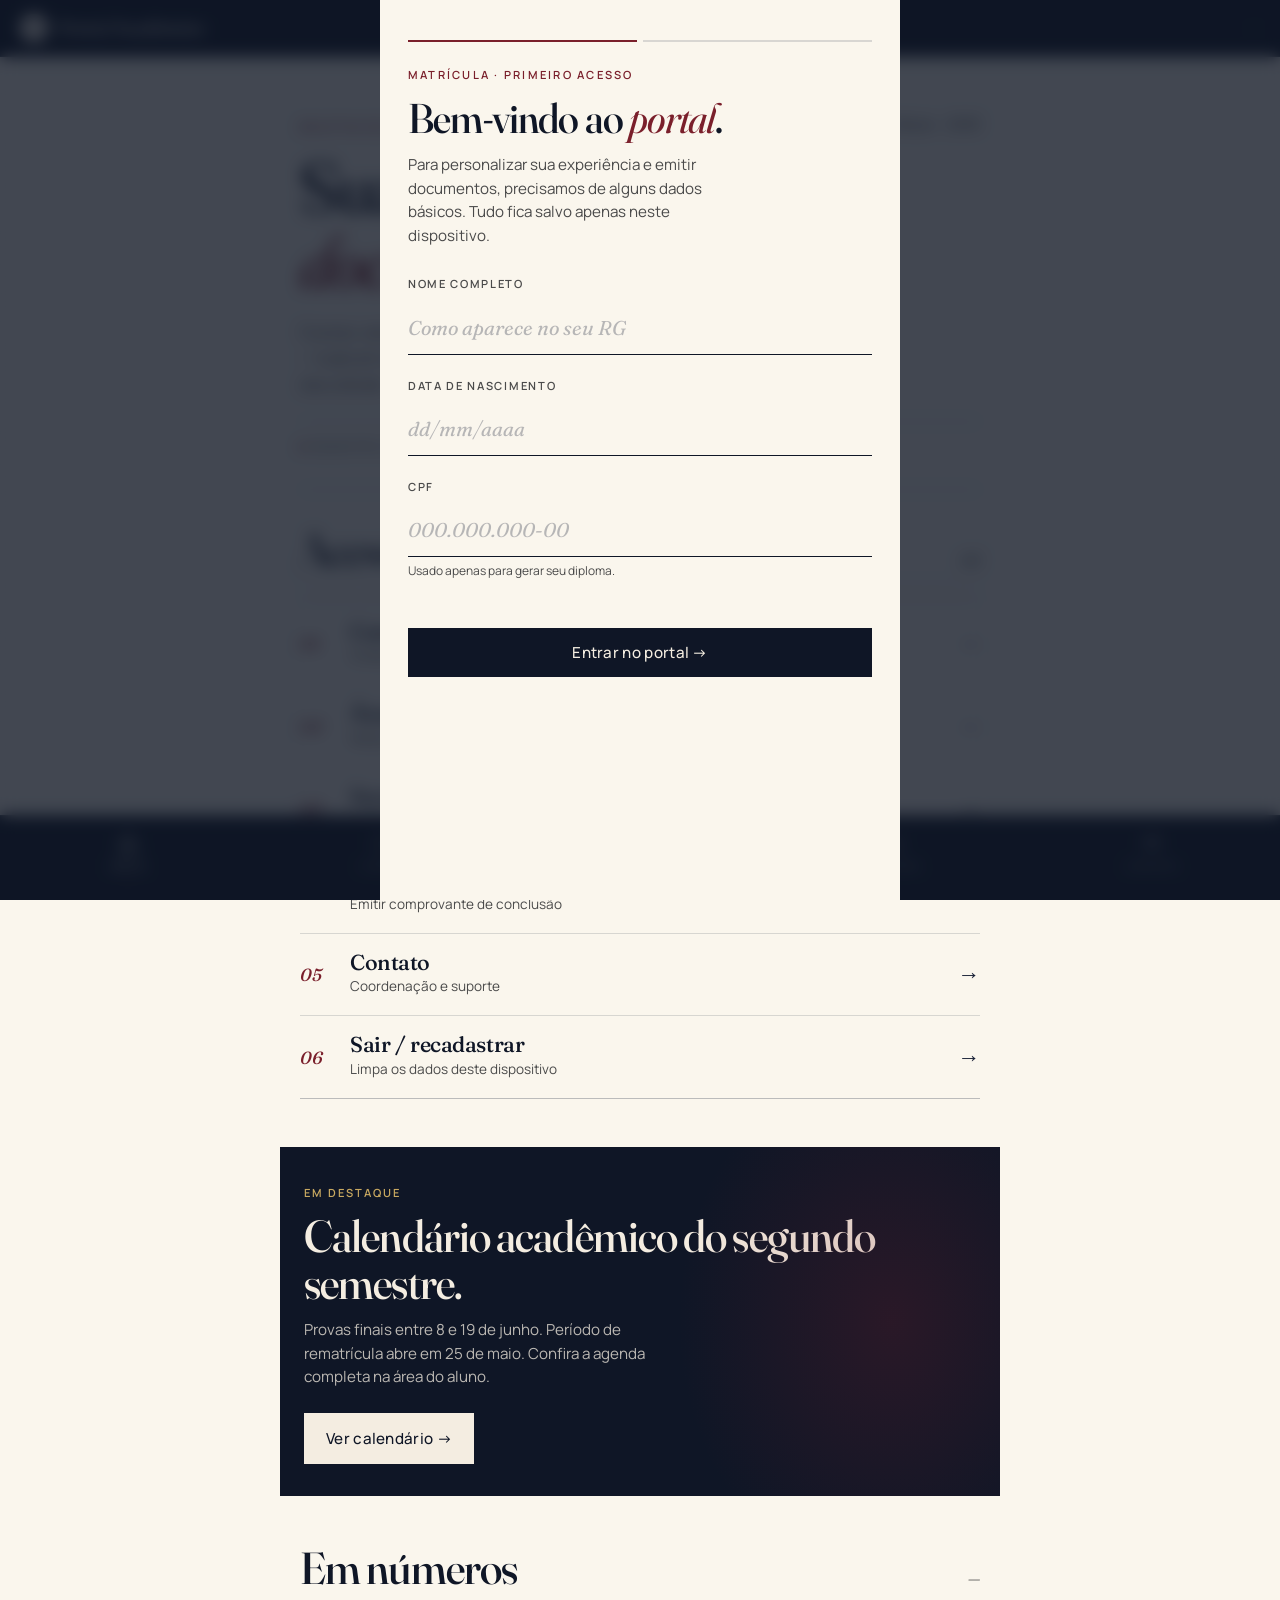
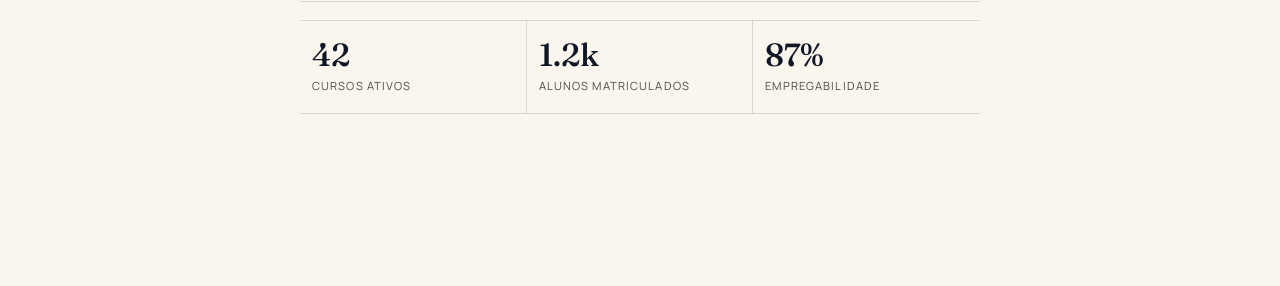
==== index.html @ 0f68c9e6 "Add files via upload" ====
<!DOCTYPE html>
<html lang="pt-BR">
<head>
  <meta charset="UTF-8">
  <meta name="viewport" content="width=device-width, initial-scale=1, viewport-fit=cover">
  <meta name="theme-color" content="#1a2238">
  <title>Portal Acadêmico</title>
  <link rel="manifest" href="manifest.json">
  <link rel="apple-touch-icon" href="icons/icon-192.png">
  <meta name="apple-mobile-web-app-capable" content="yes">
  <meta name="apple-mobile-web-app-status-bar-style" content="black-translucent">
  <meta name="apple-mobile-web-app-title" content="Portal">
  <link rel="stylesheet" href="styles.css">
</head>
<body>

  <header class="topbar">
    <div class="brand">
      <div class="brand-mark">A</div>
      <span>Portal Acadêmico</span>
    </div>
    <div class="student-badge" data-student-badge>—</div>
  </header>

  <main>

    <section class="hero reveal">
      <span class="year">Edição · 2026</span>
      <span class="eyebrow">Boletim do estudante</span>
      <h1>Sua jornada,<br><span class="accent">documentada</span>.</h1>
      <p class="lede">Cursos, secretaria, atestados e diploma — tudo em um único lugar, instalável no seu celular.</p>
      <div class="hero-meta">
        <span>Semestre 2026.1</span>
        <span>Online &amp; offline</span>
      </div>
    </section>

    <section class="reveal">
      <div class="section-head">
        <h2>Acesso rápido</h2>
        <span class="count">06</span>
      </div>
      <div class="card-list">
        <a class="card" href="cursos.html">
          <span class="num">01</span>
          <div class="body">
            <h3>Cursos</h3>
            <p>Grade, ementas e horários</p>
          </div>
          <span class="arrow">→</span>
        </a>
        <a class="card" href="aluno.html">
          <span class="num">02</span>
          <div class="body">
            <h3>Área do aluno</h3>
            <p>Notas, frequência e materiais</p>
          </div>
          <span class="arrow">→</span>
        </a>
        <a class="card" href="secretaria.html">
          <span class="num">03</span>
          <div class="body">
            <h3>Secretaria</h3>
            <p>Atestados e requerimentos</p>
          </div>
          <span class="arrow">→</span>
        </a>
        <a class="card" href="diploma.html">
          <span class="num">04</span>
          <div class="body">
            <h3>Diploma</h3>
            <p>Emitir comprovante de conclusão</p>
          </div>
          <span class="arrow">→</span>
        </a>
        <a class="card" href="contato.html">
          <span class="num">05</span>
          <div class="body">
            <h3>Contato</h3>
            <p>Coordenação e suporte</p>
          </div>
          <span class="arrow">→</span>
        </a>
        <a class="card" href="#" onclick="event.preventDefault(); Portal.Student.clear(); location.reload();">
          <span class="num">06</span>
          <div class="body">
            <h3>Sair / recadastrar</h3>
            <p>Limpa os dados deste dispositivo</p>
          </div>
          <span class="arrow">→</span>
        </a>
      </div>
    </section>

    <section class="reveal">
      <div class="featured">
        <span class="eyebrow">Em destaque</span>
        <h2>Calendário acadêmico do segundo semestre.</h2>
        <p>Provas finais entre 8 e 19 de junho. Período de rematrícula abre em 25 de maio. Confira a agenda completa na área do aluno.</p>
        <a class="btn btn--cream mt-md" href="aluno.html">Ver calendário →</a>
      </div>
    </section>

    <section class="reveal">
      <div class="section-head">
        <h2>Em números</h2>
        <span class="count">—</span>
      </div>
      <div class="stats">
        <div>
          <strong>42</strong>
          <span>Cursos ativos</span>
        </div>
        <div>
          <strong>1.2k</strong>
          <span>Alunos matriculados</span>
        </div>
        <div>
          <strong>87%</strong>
          <span>Empregabilidade</span>
        </div>
      </div>
    </section>

  </main>

  <nav class="bottom-nav">
    <a href="index.html" class="active">
      <svg viewBox="0 0 24 24"><path d="M3 11l9-8 9 8v10a1 1 0 0 1-1 1h-5v-7H10v7H5a1 1 0 0 1-1-1V11z"/></svg>
      Início
      <span class="nav-dot"></span>
    </a>
    <a href="cursos.html">
      <svg viewBox="0 0 24 24"><path d="M4 4h12a2 2 0 0 1 2 2v14l-4-2-4 2-4-2-4 2V6a2 2 0 0 1 2-2z"/></svg>
      Cursos
      <span class="nav-dot"></span>
    </a>
    <a href="aluno.html">
      <svg viewBox="0 0 24 24"><circle cx="12" cy="8" r="4"/><path d="M4 21a8 8 0 0 1 16 0"/></svg>
      Aluno
      <span class="nav-dot"></span>
    </a>
    <a href="diploma.html">
      <svg viewBox="0 0 24 24"><circle cx="12" cy="9" r="5"/><path d="M9 13l-2 8 5-3 5 3-2-8"/></svg>
      Diploma
      <span class="nav-dot"></span>
    </a>
    <a href="contato.html">
      <svg viewBox="0 0 24 24"><path d="M4 6h16v12H4z"/><path d="M4 6l8 7 8-7"/></svg>
      Contato
      <span class="nav-dot"></span>
    </a>
  </nav>

  <script src="app.js"></script>
</body>
</html>
---- styles.css ----
/* ============================================================
   Portal Acadêmico — folha de estilos
   Estética: editorial acadêmico contemporâneo
   Paleta: navy profundo + bordô + creme
   ============================================================ */

@import url('https://fonts.googleapis.com/css2?family=Fraunces:opsz,wght,SOFT,WONK@9..144,300..900,0..100,0..1&family=Manrope:wght@300;400;500;600;700&display=swap');

:root {
  --navy: #1a2238;
  --navy-deep: #0f1626;
  --bordo: #7a1f2b;
  --bordo-soft: #a13848;
  --cream: #f4ede1;
  --cream-warm: #ebe1d0;
  --paper: #faf6ed;
  --ink: #1a1a1a;
  --ink-soft: #4a4a4a;
  --gold: #c9a961;
  --line: rgba(26, 34, 56, 0.15);

  --font-display: 'Fraunces', 'Times New Roman', serif;
  --font-body: 'Manrope', system-ui, sans-serif;

  --shadow-sm: 0 1px 2px rgba(15, 22, 38, 0.06);
  --shadow-md: 0 8px 24px rgba(15, 22, 38, 0.08);
  --shadow-lg: 0 24px 60px rgba(15, 22, 38, 0.12);
}

* { box-sizing: border-box; margin: 0; padding: 0; }

html { -webkit-text-size-adjust: 100%; }

body {
  font-family: var(--font-body);
  background: var(--paper);
  color: var(--ink);
  line-height: 1.55;
  font-size: 16px;
  min-height: 100vh;
  overflow-x: hidden;
  padding-bottom: 84px; /* espaço para nav inferior */
  -webkit-font-smoothing: antialiased;
}

/* Grain texture overlay para dar atmosfera de papel */
body::before {
  content: '';
  position: fixed;
  inset: 0;
  pointer-events: none;
  z-index: 1;
  opacity: 0.4;
  mix-blend-mode: multiply;
  background-image: url("data:image/svg+xml;utf8,<svg xmlns='http://www.w3.org/2000/svg' width='200' height='200'><filter id='n'><feTurbulence type='fractalNoise' baseFrequency='0.9' numOctaves='2'/><feColorMatrix values='0 0 0 0 0.1 0 0 0 0 0.1 0 0 0 0 0.15 0 0 0 0.06 0'/></filter><rect width='100%' height='100%' filter='url(%23n)'/></svg>");
}

/* ============================================================
   Tipografia
   ============================================================ */
h1, h2, h3, h4 {
  font-family: var(--font-display);
  font-weight: 500;
  letter-spacing: -0.02em;
  line-height: 1.05;
  color: var(--navy-deep);
}

h1 {
  font-size: clamp(2.8rem, 11vw, 4.5rem);
  font-variation-settings: 'opsz' 144, 'SOFT' 50, 'WONK' 1;
}

h2 {
  font-size: clamp(2rem, 7vw, 2.8rem);
  font-variation-settings: 'opsz' 96;
}

h3 {
  font-size: 1.35rem;
  font-weight: 600;
}

.eyebrow {
  font-family: var(--font-body);
  font-size: 0.7rem;
  font-weight: 600;
  letter-spacing: 0.18em;
  text-transform: uppercase;
  color: var(--bordo);
}

.serif-italic {
  font-family: var(--font-display);
  font-style: italic;
  font-weight: 400;
}

/* ============================================================
   Header / topbar
   ============================================================ */
.topbar {
  position: sticky;
  top: 0;
  z-index: 50;
  background: var(--navy-deep);
  color: var(--cream);
  padding: 14px 20px;
  display: flex;
  align-items: center;
  justify-content: space-between;
  border-bottom: 1px solid rgba(244, 237, 225, 0.1);
}

.topbar .brand {
  display: flex;
  align-items: center;
  gap: 10px;
  font-family: var(--font-display);
  font-size: 1.1rem;
  letter-spacing: -0.01em;
  font-weight: 500;
}

.topbar .brand-mark {
  width: 28px;
  height: 28px;
  border-radius: 50%;
  background: var(--cream);
  color: var(--navy-deep);
  display: grid;
  place-items: center;
  font-family: var(--font-display);
  font-weight: 600;
  font-size: 0.85rem;
}

.topbar .student-badge {
  font-size: 0.7rem;
  color: var(--cream);
  opacity: 0.65;
  font-family: var(--font-body);
  letter-spacing: 0.05em;
  max-width: 120px;
  overflow: hidden;
  text-overflow: ellipsis;
  white-space: nowrap;
}

/* ============================================================
   Main content
   ============================================================ */
main {
  position: relative;
  z-index: 2;
  padding: 28px 20px 40px;
  max-width: 720px;
  margin: 0 auto;
}

section {
  margin-bottom: 48px;
}

/* ============================================================
   Hero (home)
   ============================================================ */
.hero {
  position: relative;
  padding: 28px 0 32px;
  border-bottom: 1px solid var(--line);
  margin-bottom: 36px;
}

.hero .year {
  position: absolute;
  top: 28px;
  right: 0;
  font-family: var(--font-display);
  font-size: 0.9rem;
  font-style: italic;
  color: var(--ink-soft);
}

.hero h1 {
  margin-top: 12px;
}

.hero h1 .accent {
  color: var(--bordo);
  font-style: italic;
  font-weight: 400;
}

.hero .lede {
  margin-top: 18px;
  font-size: 1.05rem;
  color: var(--ink-soft);
  max-width: 32ch;
}

.hero-meta {
  display: flex;
  gap: 16px;
  margin-top: 24px;
  padding-top: 16px;
  border-top: 1px solid var(--line);
  font-size: 0.75rem;
  letter-spacing: 0.08em;
  text-transform: uppercase;
  color: var(--ink-soft);
}

.hero-meta span {
  display: flex;
  align-items: center;
  gap: 6px;
}

.hero-meta span::before {
  content: '';
  width: 6px;
  height: 6px;
  background: var(--bordo);
  border-radius: 50%;
}

/* ============================================================
   Cards / listas
   ============================================================ */
.section-head {
  display: flex;
  align-items: baseline;
  justify-content: space-between;
  margin-bottom: 18px;
  padding-bottom: 10px;
  border-bottom: 1px solid var(--line);
}

.section-head h2 {
  display: inline;
}

.section-head .count {
  font-family: var(--font-display);
  font-style: italic;
  font-size: 0.95rem;
  color: var(--ink-soft);
}

.card-list {
  display: flex;
  flex-direction: column;
  gap: 1px;
  background: var(--line);
  border-top: 1px solid var(--line);
  border-bottom: 1px solid var(--line);
}

.card {
  background: var(--paper);
  padding: 18px 0;
  display: grid;
  grid-template-columns: 36px 1fr auto;
  gap: 14px;
  align-items: center;
  cursor: pointer;
  transition: background 0.2s ease;
  text-decoration: none;
  color: inherit;
}

.card:hover, .card:active {
  background: var(--cream);
}

.card .num {
  font-family: var(--font-display);
  font-size: 1.1rem;
  font-style: italic;
  color: var(--bordo);
  font-weight: 500;
}

.card .body h3 {
  font-family: var(--font-display);
  font-weight: 500;
  margin-bottom: 2px;
}

.card .body p {
  font-size: 0.85rem;
  color: var(--ink-soft);
}

.card .arrow {
  font-family: var(--font-display);
  font-size: 1.4rem;
  color: var(--navy);
  transition: transform 0.2s ease;
}

.card:hover .arrow {
  transform: translateX(4px);
}

/* ============================================================
   Featured block
   ============================================================ */
.featured {
  background: var(--navy-deep);
  color: var(--cream);
  padding: 32px 24px;
  margin: 0 -20px;
  position: relative;
  overflow: hidden;
}

.featured::after {
  content: '';
  position: absolute;
  top: -40%;
  right: -20%;
  width: 70%;
  height: 180%;
  background: radial-gradient(ellipse, var(--bordo) 0%, transparent 60%);
  opacity: 0.25;
  pointer-events: none;
}

.featured .eyebrow {
  color: var(--gold);
}

.featured h2 {
  color: var(--cream);
  margin-top: 8px;
  position: relative;
}

.featured p {
  margin-top: 12px;
  opacity: 0.75;
  font-size: 0.95rem;
  position: relative;
  max-width: 40ch;
}

/* ============================================================
   Botões
   ============================================================ */
.btn {
  display: inline-flex;
  align-items: center;
  gap: 10px;
  padding: 14px 22px;
  background: var(--navy-deep);
  color: var(--cream);
  border: none;
  font-family: var(--font-body);
  font-weight: 500;
  font-size: 0.95rem;
  letter-spacing: 0.02em;
  cursor: pointer;
  text-decoration: none;
  transition: all 0.2s ease;
  border-radius: 0;
}

.btn:hover, .btn:active {
  background: var(--bordo);
}

.btn--ghost {
  background: transparent;
  color: var(--navy-deep);
  border: 1px solid var(--navy-deep);
}

.btn--ghost:hover {
  background: var(--navy-deep);
  color: var(--cream);
}

.btn--cream {
  background: var(--cream);
  color: var(--navy-deep);
}

.btn--cream:hover {
  background: var(--gold);
}

.btn--block {
  width: 100%;
  justify-content: center;
}

/* ============================================================
   Bottom navigation (app-like)
   ============================================================ */
.bottom-nav {
  position: fixed;
  bottom: 0;
  left: 0;
  right: 0;
  z-index: 40;
  background: var(--navy-deep);
  display: grid;
  grid-template-columns: repeat(5, 1fr);
  padding: 8px 0 calc(8px + env(safe-area-inset-bottom));
  border-top: 1px solid rgba(244, 237, 225, 0.1);
}

.bottom-nav a {
  display: flex;
  flex-direction: column;
  align-items: center;
  gap: 4px;
  padding: 8px 4px;
  color: rgba(244, 237, 225, 0.55);
  text-decoration: none;
  font-size: 0.65rem;
  letter-spacing: 0.05em;
  text-transform: uppercase;
  font-weight: 500;
  transition: color 0.15s ease;
}

.bottom-nav a.active {
  color: var(--cream);
}

.bottom-nav a.active .nav-dot {
  background: var(--bordo);
}

.bottom-nav svg {
  width: 22px;
  height: 22px;
  fill: none;
  stroke: currentColor;
  stroke-width: 1.5;
}

.nav-dot {
  width: 4px;
  height: 4px;
  border-radius: 50%;
  background: transparent;
  margin-top: 2px;
}

/* ============================================================
   Page header (internas)
   ============================================================ */
.page-head {
  padding: 16px 0 28px;
  border-bottom: 1px solid var(--line);
  margin-bottom: 28px;
}

.page-head .crumb {
  font-size: 0.7rem;
  letter-spacing: 0.15em;
  text-transform: uppercase;
  color: var(--ink-soft);
  margin-bottom: 12px;
}

.page-head h1 {
  font-size: clamp(2.2rem, 9vw, 3.2rem);
}

/* ============================================================
   Formulários
   ============================================================ */
.field {
  display: block;
  margin-bottom: 22px;
}

.field label {
  display: block;
  font-size: 0.7rem;
  letter-spacing: 0.15em;
  text-transform: uppercase;
  color: var(--ink-soft);
  margin-bottom: 8px;
  font-weight: 600;
}

.field input, .field textarea, .field select {
  width: 100%;
  padding: 14px 0;
  border: none;
  border-bottom: 1px solid var(--navy-deep);
  background: transparent;
  font-family: var(--font-display);
  font-size: 1.25rem;
  color: var(--navy-deep);
  outline: none;
  border-radius: 0;
  transition: border-color 0.2s ease;
}

.field input:focus, .field textarea:focus {
  border-bottom-color: var(--bordo);
}

.field input::placeholder {
  color: rgba(26, 34, 56, 0.3);
  font-style: italic;
}

.field .hint {
  margin-top: 6px;
  font-size: 0.75rem;
  color: var(--ink-soft);
}

.field .error {
  margin-top: 6px;
  font-size: 0.75rem;
  color: var(--bordo);
  display: none;
}

.field.has-error input {
  border-bottom-color: var(--bordo);
}

.field.has-error .error {
  display: block;
}

/* ============================================================
   Modal de onboarding
   ============================================================ */
.modal-backdrop {
  position: fixed;
  inset: 0;
  background: rgba(15, 22, 38, 0.78);
  backdrop-filter: blur(8px);
  z-index: 100;
  display: none;
  align-items: stretch;
  justify-content: center;
  padding: 0;
}

.modal-backdrop.is-open {
  display: flex;
  animation: fadeIn 0.4s ease;
}

.modal {
  background: var(--paper);
  width: 100%;
  max-width: 520px;
  padding: 40px 28px 32px;
  position: relative;
  display: flex;
  flex-direction: column;
  overflow-y: auto;
  animation: slideUp 0.5s cubic-bezier(0.16, 1, 0.3, 1);
}

.modal-eyebrow {
  font-size: 0.7rem;
  letter-spacing: 0.2em;
  text-transform: uppercase;
  color: var(--bordo);
  font-weight: 600;
  margin-bottom: 14px;
}

.modal h2 {
  font-size: clamp(2rem, 8vw, 2.6rem);
  margin-bottom: 12px;
}

.modal h2 em {
  color: var(--bordo);
  font-weight: 400;
}

.modal .modal-lede {
  color: var(--ink-soft);
  font-size: 0.95rem;
  margin-bottom: 28px;
  max-width: 38ch;
}

.modal-step-indicator {
  display: flex;
  gap: 6px;
  margin-bottom: 24px;
}

.modal-step-indicator span {
  height: 2px;
  flex: 1;
  background: var(--line);
}

.modal-step-indicator span.active {
  background: var(--bordo);
}

/* ============================================================
   Install prompt (banner)
   ============================================================ */
.install-banner {
  position: fixed;
  bottom: calc(80px + env(safe-area-inset-bottom));
  left: 16px;
  right: 16px;
  z-index: 60;
  background: var(--cream);
  border: 1px solid var(--navy-deep);
  padding: 16px 18px;
  display: none;
  align-items: center;
  gap: 14px;
  box-shadow: var(--shadow-lg);
  animation: slideUp 0.5s cubic-bezier(0.16, 1, 0.3, 1);
}

.install-banner.is-visible {
  display: flex;
}

.install-banner .body {
  flex: 1;
}

.install-banner h4 {
  font-family: var(--font-display);
  font-size: 1rem;
  margin-bottom: 2px;
}

.install-banner p {
  font-size: 0.78rem;
  color: var(--ink-soft);
}

.install-banner button {
  white-space: nowrap;
  padding: 10px 16px;
  font-size: 0.8rem;
  background: var(--navy-deep);
  color: var(--cream);
  border: none;
  font-family: var(--font-body);
  cursor: pointer;
  letter-spacing: 0.05em;
  text-transform: uppercase;
}

.install-banner .close {
  background: transparent;
  color: var(--ink-soft);
  padding: 4px 8px;
  font-size: 1.2rem;
  border: none;
  cursor: pointer;
  align-self: flex-start;
}

/* ============================================================
   Stats block
   ============================================================ */
.stats {
  display: grid;
  grid-template-columns: repeat(3, 1fr);
  gap: 0;
  border-top: 1px solid var(--line);
  border-bottom: 1px solid var(--line);
}

.stats div {
  padding: 18px 12px;
  border-right: 1px solid var(--line);
  text-align: left;
}

.stats div:last-child { border-right: none; }

.stats strong {
  font-family: var(--font-display);
  font-size: 2rem;
  font-weight: 500;
  display: block;
  color: var(--navy-deep);
  line-height: 1;
}

.stats span {
  font-size: 0.7rem;
  letter-spacing: 0.1em;
  text-transform: uppercase;
  color: var(--ink-soft);
  display: block;
  margin-top: 6px;
}

/* ============================================================
   Diploma preview card
   ============================================================ */
.diploma-card {
  background: linear-gradient(135deg, var(--paper) 0%, var(--cream-warm) 100%);
  border: 1px solid var(--navy-deep);
  padding: 36px 24px;
  text-align: center;
  margin-bottom: 24px;
  position: relative;
}

.diploma-card::before, .diploma-card::after {
  content: '';
  position: absolute;
  width: 24px;
  height: 24px;
  border: 1px solid var(--bordo);
}

.diploma-card::before { top: 10px; left: 10px; border-right: none; border-bottom: none; }
.diploma-card::after { bottom: 10px; right: 10px; border-left: none; border-top: none; }

.diploma-card .seal {
  width: 56px;
  height: 56px;
  border-radius: 50%;
  background: var(--bordo);
  color: var(--cream);
  display: grid;
  place-items: center;
  margin: 0 auto 18px;
  font-family: var(--font-display);
  font-weight: 600;
  font-size: 1.3rem;
}

.diploma-card .label {
  font-size: 0.7rem;
  letter-spacing: 0.25em;
  text-transform: uppercase;
  color: var(--ink-soft);
  margin-bottom: 8px;
}

.diploma-card .recipient {
  font-family: var(--font-display);
  font-size: 1.6rem;
  font-style: italic;
  margin-bottom: 4px;
  color: var(--navy-deep);
}

.diploma-card .course {
  font-size: 0.95rem;
  color: var(--ink-soft);
}

/* ============================================================
   Animations
   ============================================================ */
@keyframes fadeIn {
  from { opacity: 0; }
  to { opacity: 1; }
}

@keyframes slideUp {
  from { transform: translateY(40px); opacity: 0; }
  to { transform: translateY(0); opacity: 1; }
}

.reveal {
  opacity: 0;
  transform: translateY(20px);
  animation: revealIn 0.7s cubic-bezier(0.16, 1, 0.3, 1) forwards;
}

@keyframes revealIn {
  to { opacity: 1; transform: translateY(0); }
}

.reveal:nth-child(1) { animation-delay: 0.05s; }
.reveal:nth-child(2) { animation-delay: 0.15s; }
.reveal:nth-child(3) { animation-delay: 0.25s; }
.reveal:nth-child(4) { animation-delay: 0.35s; }
.reveal:nth-child(5) { animation-delay: 0.45s; }

/* ============================================================
   Utilities
   ============================================================ */
.divider {
  height: 1px;
  background: var(--line);
  margin: 32px 0;
}

.text-center { text-align: center; }
.mt-sm { margin-top: 12px; }
.mt-md { margin-top: 24px; }
.mt-lg { margin-top: 40px; }
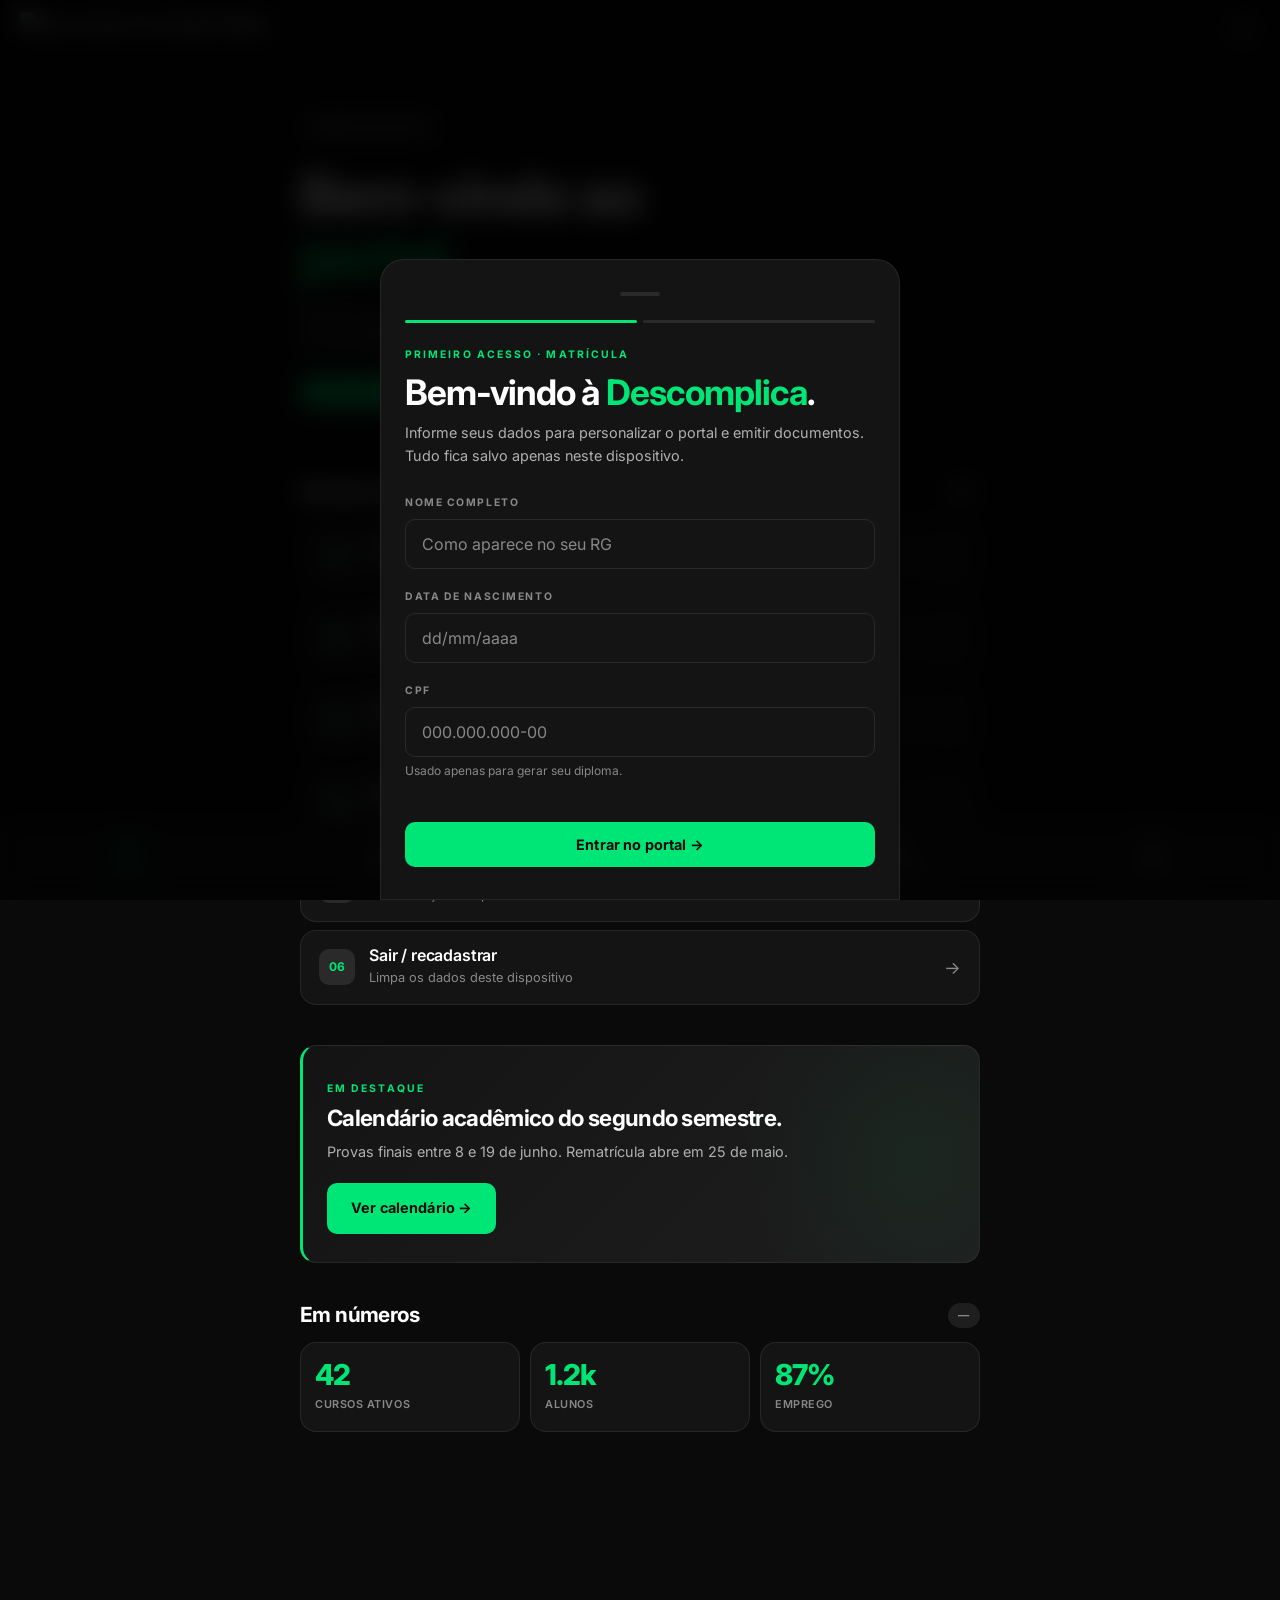
==== commit f68c585e: "Add files via upload" ====
--- a/index.html
+++ b/index.html
@@ -3,21 +3,20 @@
 <head>
   <meta charset="UTF-8">
   <meta name="viewport" content="width=device-width, initial-scale=1, viewport-fit=cover">
-  <meta name="theme-color" content="#1a2238">
-  <title>Portal Acadêmico</title>
+  <meta name="theme-color" content="#0a0a0a">
+  <title>Descomplica Faculdade Digital</title>
   <link rel="manifest" href="manifest.json">
   <link rel="apple-touch-icon" href="icons/icon-192.png">
   <meta name="apple-mobile-web-app-capable" content="yes">
   <meta name="apple-mobile-web-app-status-bar-style" content="black-translucent">
-  <meta name="apple-mobile-web-app-title" content="Portal">
+  <meta name="apple-mobile-web-app-title" content="Descomplica">
   <link rel="stylesheet" href="styles.css">
 </head>
 <body>
 
   <header class="topbar">
     <div class="brand">
-      <div class="brand-mark">A</div>
-      <span>Portal Acadêmico</span>
+      <img src="icons/logo.png" alt="Descomplica Faculdade Digital">
     </div>
     <div class="student-badge" data-student-badge>—</div>
   </header>
@@ -25,13 +24,12 @@
   <main>
 
     <section class="hero reveal">
-      <span class="year">Edição · 2026</span>
-      <span class="eyebrow">Boletim do estudante</span>
-      <h1>Sua jornada,<br><span class="accent">documentada</span>.</h1>
-      <p class="lede">Cursos, secretaria, atestados e diploma — tudo em um único lugar, instalável no seu celular.</p>
-      <div class="hero-meta">
-        <span>Semestre 2026.1</span>
-        <span>Online &amp; offline</span>
+      <span class="year">Semestre 2026.1</span>
+      <h1 id="hero-title">Bem-vindo ao<br><span class="accent">portal.</span></h1>
+      <p class="lede" id="hero-lede">Acesse suas notas, documentos e tudo da sua faculdade em um só lugar.</p>
+      <div class="hero-meta" id="hero-meta">
+        <span>2026.1 em andamento</span>
+        <span>Provas: jun/2026</span>
       </div>
     </section>
 
@@ -65,11 +63,11 @@
           </div>
           <span class="arrow">→</span>
         </a>
-        <a class="card" href="diploma.html">
+        <a class="card" href="declaracao.html">
           <span class="num">04</span>
           <div class="body">
-            <h3>Diploma</h3>
-            <p>Emitir comprovante de conclusão</p>
+            <h3>Declaração de Matrícula</h3>
+            <p>Emitir comprovante oficial</p>
           </div>
           <span class="arrow">→</span>
         </a>
@@ -96,8 +94,8 @@
       <div class="featured">
         <span class="eyebrow">Em destaque</span>
         <h2>Calendário acadêmico do segundo semestre.</h2>
-        <p>Provas finais entre 8 e 19 de junho. Período de rematrícula abre em 25 de maio. Confira a agenda completa na área do aluno.</p>
-        <a class="btn btn--cream mt-md" href="aluno.html">Ver calendário →</a>
+        <p>Provas finais entre 8 e 19 de junho. Rematrícula abre em 25 de maio.</p>
+        <a class="btn mt-md" href="aluno.html">Ver calendário →</a>
       </div>
     </section>
 
@@ -113,11 +111,11 @@
         </div>
         <div>
           <strong>1.2k</strong>
-          <span>Alunos matriculados</span>
+          <span>Alunos</span>
         </div>
         <div>
           <strong>87%</strong>
-          <span>Empregabilidade</span>
+          <span>Emprego</span>
         </div>
       </div>
     </section>
@@ -127,31 +125,35 @@
   <nav class="bottom-nav">
     <a href="index.html" class="active">
       <svg viewBox="0 0 24 24"><path d="M3 11l9-8 9 8v10a1 1 0 0 1-1 1h-5v-7H10v7H5a1 1 0 0 1-1-1V11z"/></svg>
-      Início
-      <span class="nav-dot"></span>
+      Início<span class="nav-dot"></span>
     </a>
     <a href="cursos.html">
       <svg viewBox="0 0 24 24"><path d="M4 4h12a2 2 0 0 1 2 2v14l-4-2-4 2-4-2-4 2V6a2 2 0 0 1 2-2z"/></svg>
-      Cursos
-      <span class="nav-dot"></span>
+      Cursos<span class="nav-dot"></span>
     </a>
     <a href="aluno.html">
       <svg viewBox="0 0 24 24"><circle cx="12" cy="8" r="4"/><path d="M4 21a8 8 0 0 1 16 0"/></svg>
-      Aluno
-      <span class="nav-dot"></span>
+      Aluno<span class="nav-dot"></span>
     </a>
-    <a href="diploma.html">
-      <svg viewBox="0 0 24 24"><circle cx="12" cy="9" r="5"/><path d="M9 13l-2 8 5-3 5 3-2-8"/></svg>
-      Diploma
-      <span class="nav-dot"></span>
+    <a href="declaracao.html">
+      <svg viewBox="0 0 24 24"><rect x="4" y="3" width="16" height="18" rx="2"/><path d="M8 7h8M8 11h8M8 15h5"/></svg>
+      Declaração<span class="nav-dot"></span>
     </a>
     <a href="contato.html">
       <svg viewBox="0 0 24 24"><path d="M4 6h16v12H4z"/><path d="M4 6l8 7 8-7"/></svg>
-      Contato
-      <span class="nav-dot"></span>
+      Contato<span class="nav-dot"></span>
     </a>
   </nav>
 
   <script src="app.js"></script>
+  <script>
+    document.addEventListener('DOMContentLoaded', () => {
+      const s = Portal.Student.get();
+      if (!s) return;
+      const first = s.name.split(' ')[0];
+      document.getElementById('hero-title').innerHTML = `Olá,<br><span class="accent">${first}.</span>`;
+      document.getElementById('hero-lede').textContent = `Bem-vindo de volta. Confira suas notas, emita documentos e acompanhe sua jornada.`;
+    });
+  </script>
 </body>
 </html>
--- a/styles.css
+++ b/styles.css
@@ -1,100 +1,70 @@
 /* ============================================================
-   Portal Acadêmico — folha de estilos
-   Estética: editorial acadêmico contemporâneo
-   Paleta: navy profundo + bordô + creme
-   ============================================================ */
-
-@import url('https://fonts.googleapis.com/css2?family=Fraunces:opsz,wght,SOFT,WONK@9..144,300..900,0..100,0..1&family=Manrope:wght@300;400;500;600;700&display=swap');
+   Descomplica Faculdade Digital — folha de estilos
+   Estética: moderna, clean, verde vibrante
+   ============================================================ */
+
+@import url('https://fonts.googleapis.com/css2?family=Inter:wght@300;400;500;600;700;800&display=swap');
 
 :root {
-  --navy: #1a2238;
-  --navy-deep: #0f1626;
-  --bordo: #7a1f2b;
-  --bordo-soft: #a13848;
-  --cream: #f4ede1;
-  --cream-warm: #ebe1d0;
-  --paper: #faf6ed;
-  --ink: #1a1a1a;
-  --ink-soft: #4a4a4a;
-  --gold: #c9a961;
-  --line: rgba(26, 34, 56, 0.15);
-
-  --font-display: 'Fraunces', 'Times New Roman', serif;
-  --font-body: 'Manrope', system-ui, sans-serif;
-
-  --shadow-sm: 0 1px 2px rgba(15, 22, 38, 0.06);
-  --shadow-md: 0 8px 24px rgba(15, 22, 38, 0.08);
-  --shadow-lg: 0 24px 60px rgba(15, 22, 38, 0.12);
+  --green: #00E676;
+  --green-dark: #00C060;
+  --green-deep: #00994d;
+  --dark: #0a0a0a;
+  --dark-2: #141414;
+  --dark-3: #1e1e1e;
+  --dark-4: #2a2a2a;
+  --white: #ffffff;
+  --gray: #888888;
+  --gray-light: #b0b0b0;
+  --surface: #111111;
+  --line: rgba(255,255,255,0.08);
+
+  --font: 'Inter', system-ui, sans-serif;
+
+  --radius: 16px;
+  --radius-sm: 10px;
+  --shadow: 0 4px 24px rgba(0,0,0,0.4);
 }
 
 * { box-sizing: border-box; margin: 0; padding: 0; }
-
 html { -webkit-text-size-adjust: 100%; }
 
 body {
-  font-family: var(--font-body);
-  background: var(--paper);
-  color: var(--ink);
+  font-family: var(--font);
+  background: var(--dark);
+  color: var(--white);
   line-height: 1.55;
   font-size: 16px;
   min-height: 100vh;
   overflow-x: hidden;
-  padding-bottom: 84px; /* espaço para nav inferior */
+  padding-bottom: 90px;
   -webkit-font-smoothing: antialiased;
 }
 
-/* Grain texture overlay para dar atmosfera de papel */
-body::before {
-  content: '';
-  position: fixed;
-  inset: 0;
-  pointer-events: none;
-  z-index: 1;
-  opacity: 0.4;
-  mix-blend-mode: multiply;
-  background-image: url("data:image/svg+xml;utf8,<svg xmlns='http://www.w3.org/2000/svg' width='200' height='200'><filter id='n'><feTurbulence type='fractalNoise' baseFrequency='0.9' numOctaves='2'/><feColorMatrix values='0 0 0 0 0.1 0 0 0 0 0.1 0 0 0 0 0.15 0 0 0 0.06 0'/></filter><rect width='100%' height='100%' filter='url(%23n)'/></svg>");
-}
-
 /* ============================================================
    Tipografia
    ============================================================ */
 h1, h2, h3, h4 {
-  font-family: var(--font-display);
-  font-weight: 500;
-  letter-spacing: -0.02em;
-  line-height: 1.05;
-  color: var(--navy-deep);
-}
-
-h1 {
-  font-size: clamp(2.8rem, 11vw, 4.5rem);
-  font-variation-settings: 'opsz' 144, 'SOFT' 50, 'WONK' 1;
-}
-
-h2 {
-  font-size: clamp(2rem, 7vw, 2.8rem);
-  font-variation-settings: 'opsz' 96;
-}
-
-h3 {
-  font-size: 1.35rem;
-  font-weight: 600;
-}
+  font-family: var(--font);
+  font-weight: 700;
+  line-height: 1.1;
+  color: var(--white);
+  letter-spacing: -0.03em;
+}
+
+h1 { font-size: clamp(2.2rem, 10vw, 3.5rem); }
+h2 { font-size: clamp(1.6rem, 6vw, 2.2rem); }
+h3 { font-size: 1.1rem; font-weight: 600; }
 
 .eyebrow {
-  font-family: var(--font-body);
-  font-size: 0.7rem;
-  font-weight: 600;
-  letter-spacing: 0.18em;
-  text-transform: uppercase;
-  color: var(--bordo);
-}
-
-.serif-italic {
-  font-family: var(--font-display);
-  font-style: italic;
-  font-weight: 400;
-}
+  font-size: 0.65rem;
+  font-weight: 700;
+  letter-spacing: 0.2em;
+  text-transform: uppercase;
+  color: var(--green);
+}
+
+.accent { color: var(--green); }
 
 /* ============================================================
    Header / topbar
@@ -103,215 +73,197 @@
   position: sticky;
   top: 0;
   z-index: 50;
-  background: var(--navy-deep);
-  color: var(--cream);
-  padding: 14px 20px;
+  background: var(--dark);
+  border-bottom: 1px solid var(--line);
+  padding: 12px 20px;
   display: flex;
   align-items: center;
   justify-content: space-between;
-  border-bottom: 1px solid rgba(244, 237, 225, 0.1);
 }
 
 .topbar .brand {
   display: flex;
   align-items: center;
   gap: 10px;
-  font-family: var(--font-display);
-  font-size: 1.1rem;
-  letter-spacing: -0.01em;
-  font-weight: 500;
-}
-
-.topbar .brand-mark {
-  width: 28px;
-  height: 28px;
-  border-radius: 50%;
-  background: var(--cream);
-  color: var(--navy-deep);
-  display: grid;
-  place-items: center;
-  font-family: var(--font-display);
-  font-weight: 600;
-  font-size: 0.85rem;
+}
+
+.topbar .brand img {
+  height: 32px;
+  width: auto;
+  object-fit: contain;
 }
 
 .topbar .student-badge {
   font-size: 0.7rem;
-  color: var(--cream);
-  opacity: 0.65;
-  font-family: var(--font-body);
-  letter-spacing: 0.05em;
-  max-width: 120px;
+  color: var(--gray-light);
+  background: var(--dark-3);
+  padding: 6px 12px;
+  border-radius: 20px;
+  max-width: 130px;
   overflow: hidden;
   text-overflow: ellipsis;
   white-space: nowrap;
+  font-weight: 500;
 }
 
 /* ============================================================
    Main content
    ============================================================ */
 main {
-  position: relative;
-  z-index: 2;
-  padding: 28px 20px 40px;
+  padding: 24px 20px 40px;
   max-width: 720px;
   margin: 0 auto;
 }
 
-section {
-  margin-bottom: 48px;
-}
-
-/* ============================================================
-   Hero (home)
+section { margin-bottom: 40px; }
+
+/* ============================================================
+   Hero
    ============================================================ */
 .hero {
-  position: relative;
-  padding: 28px 0 32px;
+  padding: 32px 0 36px;
   border-bottom: 1px solid var(--line);
   margin-bottom: 36px;
 }
 
 .hero .year {
-  position: absolute;
-  top: 28px;
-  right: 0;
-  font-family: var(--font-display);
-  font-size: 0.9rem;
-  font-style: italic;
-  color: var(--ink-soft);
-}
-
-.hero h1 {
-  margin-top: 12px;
-}
-
-.hero h1 .accent {
-  color: var(--bordo);
-  font-style: italic;
+  display: inline-block;
+  font-size: 0.65rem;
+  font-weight: 700;
+  letter-spacing: 0.15em;
+  text-transform: uppercase;
+  color: var(--gray);
+  margin-bottom: 16px;
+  background: var(--dark-3);
+  padding: 5px 12px;
+  border-radius: 20px;
+}
+
+.hero h1 { margin-top: 8px; }
+
+.hero .lede {
+  margin-top: 16px;
+  font-size: 1rem;
+  color: var(--gray-light);
+  max-width: 34ch;
   font-weight: 400;
-}
-
-.hero .lede {
-  margin-top: 18px;
-  font-size: 1.05rem;
-  color: var(--ink-soft);
-  max-width: 32ch;
 }
 
 .hero-meta {
   display: flex;
-  gap: 16px;
+  gap: 12px;
   margin-top: 24px;
-  padding-top: 16px;
-  border-top: 1px solid var(--line);
-  font-size: 0.75rem;
-  letter-spacing: 0.08em;
-  text-transform: uppercase;
-  color: var(--ink-soft);
+  flex-wrap: wrap;
 }
 
 .hero-meta span {
+  font-size: 0.72rem;
+  font-weight: 600;
+  letter-spacing: 0.05em;
+  text-transform: uppercase;
+  color: var(--dark);
+  background: var(--green);
+  padding: 5px 12px;
+  border-radius: 20px;
+}
+
+/* ============================================================
+   Section head
+   ============================================================ */
+.section-head {
   display: flex;
   align-items: center;
-  gap: 6px;
-}
-
-.hero-meta span::before {
-  content: '';
-  width: 6px;
-  height: 6px;
-  background: var(--bordo);
-  border-radius: 50%;
-}
-
-/* ============================================================
-   Cards / listas
-   ============================================================ */
-.section-head {
-  display: flex;
-  align-items: baseline;
   justify-content: space-between;
-  margin-bottom: 18px;
-  padding-bottom: 10px;
-  border-bottom: 1px solid var(--line);
-}
-
-.section-head h2 {
-  display: inline;
-}
+  margin-bottom: 14px;
+}
+
+.section-head h2 { font-size: 1.3rem; }
 
 .section-head .count {
-  font-family: var(--font-display);
-  font-style: italic;
-  font-size: 0.95rem;
-  color: var(--ink-soft);
-}
-
+  font-size: 0.7rem;
+  font-weight: 700;
+  color: var(--gray);
+  background: var(--dark-3);
+  padding: 4px 10px;
+  border-radius: 20px;
+  letter-spacing: 0.05em;
+}
+
+/* ============================================================
+   Cards
+   ============================================================ */
 .card-list {
   display: flex;
   flex-direction: column;
-  gap: 1px;
-  background: var(--line);
-  border-top: 1px solid var(--line);
-  border-bottom: 1px solid var(--line);
+  gap: 8px;
 }
 
 .card {
-  background: var(--paper);
-  padding: 18px 0;
+  background: var(--dark-2);
+  border: 1px solid var(--line);
+  border-radius: var(--radius);
+  padding: 16px 18px;
   display: grid;
   grid-template-columns: 36px 1fr auto;
   gap: 14px;
   align-items: center;
   cursor: pointer;
-  transition: background 0.2s ease;
+  transition: all 0.2s ease;
   text-decoration: none;
   color: inherit;
 }
 
 .card:hover, .card:active {
-  background: var(--cream);
+  background: var(--dark-3);
+  border-color: var(--green);
+  transform: translateY(-1px);
 }
 
 .card .num {
-  font-family: var(--font-display);
+  width: 36px;
+  height: 36px;
+  background: var(--dark-4);
+  border-radius: var(--radius-sm);
+  display: grid;
+  place-items: center;
+  font-size: 0.75rem;
+  font-weight: 700;
+  color: var(--green);
+  flex-shrink: 0;
+}
+
+.card .body h3 {
+  font-size: 1rem;
+  margin-bottom: 3px;
+  letter-spacing: -0.01em;
+}
+
+.card .body p {
+  font-size: 0.8rem;
+  color: var(--gray);
+  font-weight: 400;
+}
+
+.card .arrow {
   font-size: 1.1rem;
-  font-style: italic;
-  color: var(--bordo);
-  font-weight: 500;
-}
-
-.card .body h3 {
-  font-family: var(--font-display);
-  font-weight: 500;
-  margin-bottom: 2px;
-}
-
-.card .body p {
-  font-size: 0.85rem;
-  color: var(--ink-soft);
-}
-
-.card .arrow {
-  font-family: var(--font-display);
-  font-size: 1.4rem;
-  color: var(--navy);
-  transition: transform 0.2s ease;
+  color: var(--gray);
+  transition: transform 0.2s ease, color 0.2s ease;
 }
 
 .card:hover .arrow {
   transform: translateX(4px);
+  color: var(--green);
 }
 
 /* ============================================================
    Featured block
    ============================================================ */
 .featured {
-  background: var(--navy-deep);
-  color: var(--cream);
-  padding: 32px 24px;
-  margin: 0 -20px;
+  background: linear-gradient(135deg, var(--dark-2) 0%, var(--dark-3) 100%);
+  border: 1px solid var(--line);
+  border-left: 3px solid var(--green);
+  padding: 28px 24px;
+  border-radius: var(--radius);
   position: relative;
   overflow: hidden;
 }
@@ -319,31 +271,24 @@
 .featured::after {
   content: '';
   position: absolute;
-  top: -40%;
+  top: -50%;
   right: -20%;
-  width: 70%;
-  height: 180%;
-  background: radial-gradient(ellipse, var(--bordo) 0%, transparent 60%);
-  opacity: 0.25;
+  width: 60%;
+  height: 200%;
+  background: radial-gradient(ellipse, var(--green) 0%, transparent 60%);
+  opacity: 0.05;
   pointer-events: none;
 }
 
-.featured .eyebrow {
-  color: var(--gold);
-}
-
 .featured h2 {
-  color: var(--cream);
   margin-top: 8px;
-  position: relative;
+  font-size: 1.4rem;
 }
 
 .featured p {
-  margin-top: 12px;
-  opacity: 0.75;
-  font-size: 0.95rem;
-  position: relative;
-  max-width: 40ch;
+  margin-top: 10px;
+  color: var(--gray-light);
+  font-size: 0.9rem;
 }
 
 /* ============================================================
@@ -352,52 +297,48 @@
 .btn {
   display: inline-flex;
   align-items: center;
-  gap: 10px;
-  padding: 14px 22px;
-  background: var(--navy-deep);
-  color: var(--cream);
+  justify-content: center;
+  gap: 8px;
+  padding: 14px 24px;
+  background: var(--green);
+  color: var(--dark);
   border: none;
-  font-family: var(--font-body);
-  font-weight: 500;
-  font-size: 0.95rem;
-  letter-spacing: 0.02em;
+  font-family: var(--font);
+  font-weight: 700;
+  font-size: 0.9rem;
+  letter-spacing: 0.01em;
   cursor: pointer;
   text-decoration: none;
   transition: all 0.2s ease;
-  border-radius: 0;
+  border-radius: var(--radius-sm);
 }
 
 .btn:hover, .btn:active {
-  background: var(--bordo);
+  background: var(--green-dark);
+  transform: translateY(-1px);
 }
 
 .btn--ghost {
   background: transparent;
-  color: var(--navy-deep);
-  border: 1px solid var(--navy-deep);
+  color: var(--green);
+  border: 1.5px solid var(--green);
 }
 
 .btn--ghost:hover {
-  background: var(--navy-deep);
-  color: var(--cream);
-}
-
-.btn--cream {
-  background: var(--cream);
-  color: var(--navy-deep);
-}
-
-.btn--cream:hover {
-  background: var(--gold);
-}
-
-.btn--block {
-  width: 100%;
-  justify-content: center;
-}
-
-/* ============================================================
-   Bottom navigation (app-like)
+  background: var(--green);
+  color: var(--dark);
+}
+
+.btn--dark {
+  background: var(--dark-3);
+  color: var(--white);
+  border: 1px solid var(--line);
+}
+
+.btn--block { width: 100%; }
+
+/* ============================================================
+   Bottom navigation
    ============================================================ */
 .bottom-nav {
   position: fixed;
@@ -405,11 +346,13 @@
   left: 0;
   right: 0;
   z-index: 40;
-  background: var(--navy-deep);
+  background: var(--dark-2);
+  border-top: 1px solid var(--line);
   display: grid;
   grid-template-columns: repeat(5, 1fr);
-  padding: 8px 0 calc(8px + env(safe-area-inset-bottom));
-  border-top: 1px solid rgba(244, 237, 225, 0.1);
+  padding: 10px 0 calc(10px + env(safe-area-inset-bottom));
+  backdrop-filter: blur(20px);
+  -webkit-backdrop-filter: blur(20px);
 }
 
 .bottom-nav a {
@@ -417,30 +360,24 @@
   flex-direction: column;
   align-items: center;
   gap: 4px;
-  padding: 8px 4px;
-  color: rgba(244, 237, 225, 0.55);
+  padding: 6px 4px;
+  color: var(--gray);
   text-decoration: none;
-  font-size: 0.65rem;
-  letter-spacing: 0.05em;
-  text-transform: uppercase;
-  font-weight: 500;
+  font-size: 0.6rem;
+  letter-spacing: 0.03em;
+  text-transform: uppercase;
+  font-weight: 600;
   transition: color 0.15s ease;
 }
 
-.bottom-nav a.active {
-  color: var(--cream);
-}
-
-.bottom-nav a.active .nav-dot {
-  background: var(--bordo);
-}
+.bottom-nav a.active { color: var(--green); }
 
 .bottom-nav svg {
   width: 22px;
   height: 22px;
   fill: none;
   stroke: currentColor;
-  stroke-width: 1.5;
+  stroke-width: 1.8;
 }
 
 .nav-dot {
@@ -448,8 +385,9 @@
   height: 4px;
   border-radius: 50%;
   background: transparent;
-  margin-top: 2px;
-}
+}
+
+.bottom-nav a.active .nav-dot { background: var(--green); }
 
 /* ============================================================
    Page header (internas)
@@ -461,78 +399,70 @@
 }
 
 .page-head .crumb {
-  font-size: 0.7rem;
-  letter-spacing: 0.15em;
-  text-transform: uppercase;
-  color: var(--ink-soft);
+  font-size: 0.65rem;
+  letter-spacing: 0.1em;
+  text-transform: uppercase;
+  color: var(--gray);
   margin-bottom: 12px;
-}
-
-.page-head h1 {
-  font-size: clamp(2.2rem, 9vw, 3.2rem);
-}
+  font-weight: 600;
+}
+
+.page-head h1 { font-size: clamp(1.8rem, 8vw, 2.8rem); }
 
 /* ============================================================
    Formulários
    ============================================================ */
 .field {
   display: block;
-  margin-bottom: 22px;
+  margin-bottom: 20px;
 }
 
 .field label {
   display: block;
-  font-size: 0.7rem;
+  font-size: 0.65rem;
   letter-spacing: 0.15em;
   text-transform: uppercase;
-  color: var(--ink-soft);
+  color: var(--gray);
   margin-bottom: 8px;
-  font-weight: 600;
+  font-weight: 700;
 }
 
 .field input, .field textarea, .field select {
   width: 100%;
-  padding: 14px 0;
-  border: none;
-  border-bottom: 1px solid var(--navy-deep);
-  background: transparent;
-  font-family: var(--font-display);
-  font-size: 1.25rem;
-  color: var(--navy-deep);
+  padding: 14px 16px;
+  border: 1.5px solid var(--dark-4);
+  background: var(--dark-2);
+  color: var(--white);
+  font-family: var(--font);
+  font-size: 1rem;
   outline: none;
-  border-radius: 0;
+  border-radius: var(--radius-sm);
   transition: border-color 0.2s ease;
 }
 
-.field input:focus, .field textarea:focus {
-  border-bottom-color: var(--bordo);
-}
-
-.field input::placeholder {
-  color: rgba(26, 34, 56, 0.3);
-  font-style: italic;
-}
+.field select option { background: var(--dark-2); }
+
+.field input:focus, .field textarea:focus, .field select:focus {
+  border-color: var(--green);
+}
+
+.field input::placeholder { color: var(--gray); }
 
 .field .hint {
   margin-top: 6px;
   font-size: 0.75rem;
-  color: var(--ink-soft);
+  color: var(--gray);
 }
 
 .field .error {
   margin-top: 6px;
   font-size: 0.75rem;
-  color: var(--bordo);
+  color: #ff4d4d;
   display: none;
 }
 
-.field.has-error input {
-  border-bottom-color: var(--bordo);
-}
-
-.field.has-error .error {
-  display: block;
-}
+.field.has-error input { border-color: #ff4d4d; }
+.field.has-error .error { display: block; }
 
 /* ============================================================
    Modal de onboarding
@@ -540,56 +470,65 @@
 .modal-backdrop {
   position: fixed;
   inset: 0;
-  background: rgba(15, 22, 38, 0.78);
-  backdrop-filter: blur(8px);
+  background: rgba(0,0,0,0.85);
+  backdrop-filter: blur(12px);
   z-index: 100;
   display: none;
-  align-items: stretch;
+  align-items: flex-end;
   justify-content: center;
-  padding: 0;
 }
 
 .modal-backdrop.is-open {
   display: flex;
-  animation: fadeIn 0.4s ease;
+  animation: fadeIn 0.3s ease;
 }
 
 .modal {
-  background: var(--paper);
+  background: var(--dark-2);
+  border: 1px solid var(--line);
+  border-radius: 24px 24px 0 0;
   width: 100%;
   max-width: 520px;
-  padding: 40px 28px 32px;
+  padding: 32px 24px calc(32px + env(safe-area-inset-bottom));
   position: relative;
-  display: flex;
-  flex-direction: column;
   overflow-y: auto;
-  animation: slideUp 0.5s cubic-bezier(0.16, 1, 0.3, 1);
+  max-height: 90vh;
+  animation: slideUp 0.4s cubic-bezier(0.16, 1, 0.3, 1);
+}
+
+.modal::before {
+  content: '';
+  display: block;
+  width: 40px;
+  height: 4px;
+  background: var(--dark-4);
+  border-radius: 2px;
+  margin: 0 auto 24px;
 }
 
 .modal-eyebrow {
-  font-size: 0.7rem;
+  font-size: 0.65rem;
   letter-spacing: 0.2em;
   text-transform: uppercase;
-  color: var(--bordo);
-  font-weight: 600;
-  margin-bottom: 14px;
+  color: var(--green);
+  font-weight: 700;
+  margin-bottom: 10px;
 }
 
 .modal h2 {
-  font-size: clamp(2rem, 8vw, 2.6rem);
-  margin-bottom: 12px;
+  font-size: clamp(1.6rem, 7vw, 2.2rem);
+  margin-bottom: 10px;
 }
 
 .modal h2 em {
-  color: var(--bordo);
-  font-weight: 400;
+  color: var(--green);
+  font-style: normal;
 }
 
 .modal .modal-lede {
-  color: var(--ink-soft);
-  font-size: 0.95rem;
+  color: var(--gray-light);
+  font-size: 0.9rem;
   margin-bottom: 28px;
-  max-width: 38ch;
 }
 
 .modal-step-indicator {
@@ -599,69 +538,65 @@
 }
 
 .modal-step-indicator span {
-  height: 2px;
+  height: 3px;
   flex: 1;
-  background: var(--line);
-}
-
-.modal-step-indicator span.active {
-  background: var(--bordo);
-}
-
-/* ============================================================
-   Install prompt (banner)
+  background: var(--dark-4);
+  border-radius: 2px;
+}
+
+.modal-step-indicator span.active { background: var(--green); }
+
+/* ============================================================
+   Install prompt
    ============================================================ */
 .install-banner {
   position: fixed;
-  bottom: calc(80px + env(safe-area-inset-bottom));
+  bottom: calc(90px + env(safe-area-inset-bottom));
   left: 16px;
   right: 16px;
   z-index: 60;
-  background: var(--cream);
-  border: 1px solid var(--navy-deep);
+  background: var(--dark-2);
+  border: 1.5px solid var(--green);
+  border-radius: var(--radius);
   padding: 16px 18px;
   display: none;
   align-items: center;
   gap: 14px;
-  box-shadow: var(--shadow-lg);
-  animation: slideUp 0.5s cubic-bezier(0.16, 1, 0.3, 1);
-}
-
-.install-banner.is-visible {
-  display: flex;
-}
-
-.install-banner .body {
-  flex: 1;
-}
+  box-shadow: 0 8px 32px rgba(0, 230, 118, 0.15);
+  animation: slideUp 0.4s cubic-bezier(0.16, 1, 0.3, 1);
+}
+
+.install-banner.is-visible { display: flex; }
+
+.install-banner .body { flex: 1; }
 
 .install-banner h4 {
-  font-family: var(--font-display);
-  font-size: 1rem;
+  font-size: 0.95rem;
   margin-bottom: 2px;
+  color: var(--white);
 }
 
 .install-banner p {
   font-size: 0.78rem;
-  color: var(--ink-soft);
+  color: var(--gray);
 }
 
 .install-banner button {
   white-space: nowrap;
   padding: 10px 16px;
-  font-size: 0.8rem;
-  background: var(--navy-deep);
-  color: var(--cream);
+  font-size: 0.78rem;
+  background: var(--green);
+  color: var(--dark);
   border: none;
-  font-family: var(--font-body);
+  font-family: var(--font);
   cursor: pointer;
-  letter-spacing: 0.05em;
-  text-transform: uppercase;
+  font-weight: 700;
+  border-radius: var(--radius-sm);
 }
 
 .install-banner .close {
   background: transparent;
-  color: var(--ink-soft);
+  color: var(--gray);
   padding: 4px 8px;
   font-size: 1.2rem;
   border: none;
@@ -675,33 +610,32 @@
 .stats {
   display: grid;
   grid-template-columns: repeat(3, 1fr);
-  gap: 0;
-  border-top: 1px solid var(--line);
-  border-bottom: 1px solid var(--line);
+  gap: 10px;
 }
 
 .stats div {
-  padding: 18px 12px;
-  border-right: 1px solid var(--line);
+  background: var(--dark-2);
+  border: 1px solid var(--line);
+  border-radius: var(--radius);
+  padding: 18px 14px;
   text-align: left;
 }
 
-.stats div:last-child { border-right: none; }
-
 .stats strong {
-  font-family: var(--font-display);
-  font-size: 2rem;
-  font-weight: 500;
+  font-size: 1.8rem;
+  font-weight: 800;
   display: block;
-  color: var(--navy-deep);
+  color: var(--green);
   line-height: 1;
+  letter-spacing: -0.03em;
 }
 
 .stats span {
-  font-size: 0.7rem;
-  letter-spacing: 0.1em;
-  text-transform: uppercase;
-  color: var(--ink-soft);
+  font-size: 0.68rem;
+  font-weight: 600;
+  letter-spacing: 0.05em;
+  text-transform: uppercase;
+  color: var(--gray);
   display: block;
   margin-top: 6px;
 }
@@ -710,8 +644,9 @@
    Diploma preview card
    ============================================================ */
 .diploma-card {
-  background: linear-gradient(135deg, var(--paper) 0%, var(--cream-warm) 100%);
-  border: 1px solid var(--navy-deep);
+  background: var(--dark-2);
+  border: 1px solid var(--line);
+  border-radius: var(--radius);
   padding: 36px 24px;
   text-align: center;
   margin-bottom: 24px;
@@ -723,54 +658,51 @@
   position: absolute;
   width: 24px;
   height: 24px;
-  border: 1px solid var(--bordo);
-}
-
-.diploma-card::before { top: 10px; left: 10px; border-right: none; border-bottom: none; }
-.diploma-card::after { bottom: 10px; right: 10px; border-left: none; border-top: none; }
+  border: 1.5px solid var(--green);
+}
+
+.diploma-card::before { top: 12px; left: 12px; border-right: none; border-bottom: none; border-radius: 4px 0 0 0; }
+.diploma-card::after { bottom: 12px; right: 12px; border-left: none; border-top: none; border-radius: 0 0 4px 0; }
 
 .diploma-card .seal {
   width: 56px;
   height: 56px;
   border-radius: 50%;
-  background: var(--bordo);
-  color: var(--cream);
+  background: var(--green);
+  color: var(--dark);
   display: grid;
   place-items: center;
   margin: 0 auto 18px;
-  font-family: var(--font-display);
+  font-weight: 800;
+  font-size: 1.3rem;
+}
+
+.diploma-card .label {
+  font-size: 0.65rem;
+  letter-spacing: 0.2em;
+  text-transform: uppercase;
+  color: var(--gray);
+  margin-bottom: 8px;
+  font-weight: 700;
+}
+
+.diploma-card .recipient {
+  font-size: 1.5rem;
+  font-weight: 700;
+  margin-bottom: 4px;
+  color: var(--white);
+}
+
+.diploma-card .course {
+  font-size: 0.9rem;
+  color: var(--green);
   font-weight: 600;
-  font-size: 1.3rem;
-}
-
-.diploma-card .label {
-  font-size: 0.7rem;
-  letter-spacing: 0.25em;
-  text-transform: uppercase;
-  color: var(--ink-soft);
-  margin-bottom: 8px;
-}
-
-.diploma-card .recipient {
-  font-family: var(--font-display);
-  font-size: 1.6rem;
-  font-style: italic;
-  margin-bottom: 4px;
-  color: var(--navy-deep);
-}
-
-.diploma-card .course {
-  font-size: 0.95rem;
-  color: var(--ink-soft);
 }
 
 /* ============================================================
    Animations
    ============================================================ */
-@keyframes fadeIn {
-  from { opacity: 0; }
-  to { opacity: 1; }
-}
+@keyframes fadeIn { from { opacity: 0; } to { opacity: 1; } }
 
 @keyframes slideUp {
   from { transform: translateY(40px); opacity: 0; }
@@ -779,30 +711,24 @@
 
 .reveal {
   opacity: 0;
-  transform: translateY(20px);
-  animation: revealIn 0.7s cubic-bezier(0.16, 1, 0.3, 1) forwards;
-}
-
-@keyframes revealIn {
-  to { opacity: 1; transform: translateY(0); }
-}
+  transform: translateY(16px);
+  animation: revealIn 0.5s cubic-bezier(0.16, 1, 0.3, 1) forwards;
+}
+
+@keyframes revealIn { to { opacity: 1; transform: translateY(0); } }
 
 .reveal:nth-child(1) { animation-delay: 0.05s; }
-.reveal:nth-child(2) { animation-delay: 0.15s; }
-.reveal:nth-child(3) { animation-delay: 0.25s; }
-.reveal:nth-child(4) { animation-delay: 0.35s; }
-.reveal:nth-child(5) { animation-delay: 0.45s; }
+.reveal:nth-child(2) { animation-delay: 0.12s; }
+.reveal:nth-child(3) { animation-delay: 0.19s; }
+.reveal:nth-child(4) { animation-delay: 0.26s; }
+.reveal:nth-child(5) { animation-delay: 0.33s; }
 
 /* ============================================================
    Utilities
    ============================================================ */
-.divider {
-  height: 1px;
-  background: var(--line);
-  margin: 32px 0;
-}
-
+.divider { height: 1px; background: var(--line); margin: 28px 0; }
 .text-center { text-align: center; }
-.mt-sm { margin-top: 12px; }
-.mt-md { margin-top: 24px; }
-.mt-lg { margin-top: 40px; }
+.mt-sm { margin-top: 10px; }
+.mt-md { margin-top: 20px; }
+.mt-lg { margin-top: 36px; }
+.serif-italic { font-style: italic; font-weight: 300; }
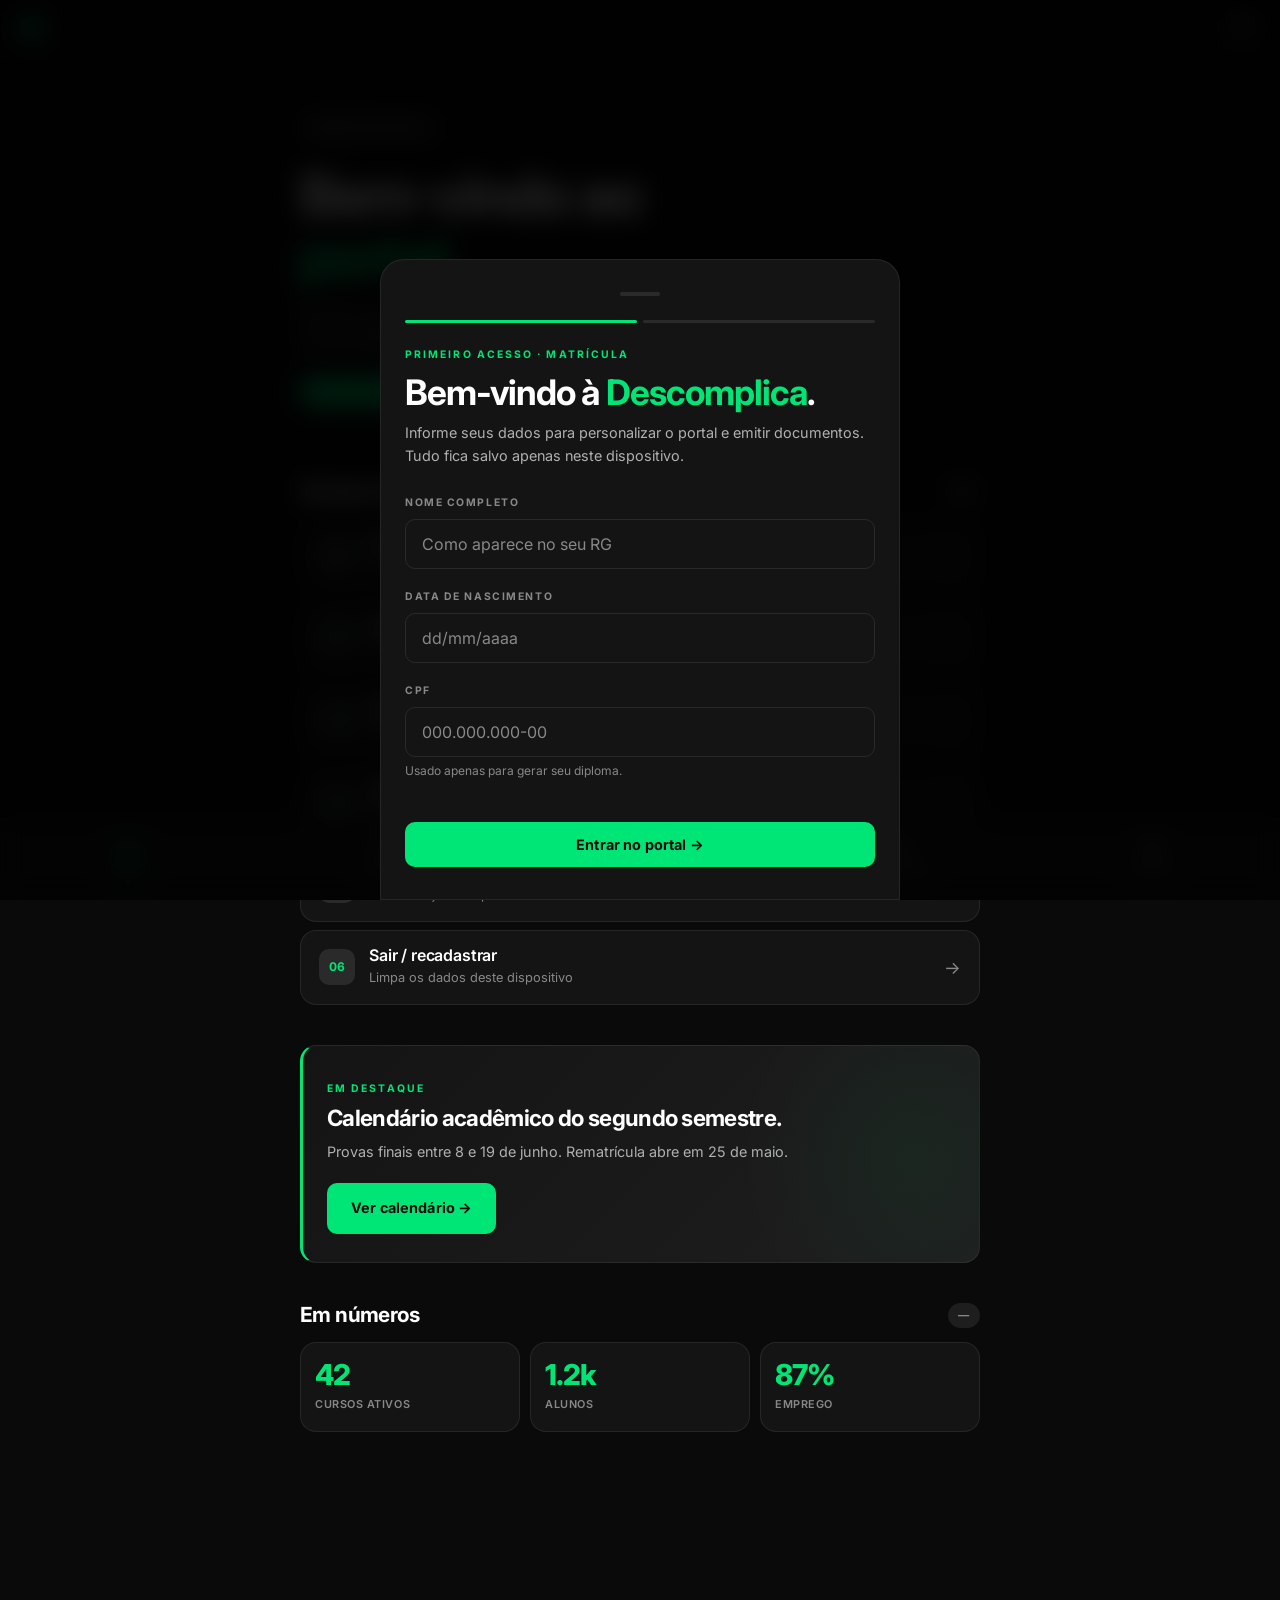
==== commit 71ab4c28: "Add files via upload" ====
--- a/index.html
+++ b/index.html
@@ -6,7 +6,7 @@
   <meta name="theme-color" content="#0a0a0a">
   <title>Descomplica Faculdade Digital</title>
   <link rel="manifest" href="manifest.json">
-  <link rel="apple-touch-icon" href="icons/icon-192.png">
+  <link rel="apple-touch-icon" href="icon-192.png">
   <meta name="apple-mobile-web-app-capable" content="yes">
   <meta name="apple-mobile-web-app-status-bar-style" content="black-translucent">
   <meta name="apple-mobile-web-app-title" content="Descomplica">
@@ -16,7 +16,7 @@
 
   <header class="topbar">
     <div class="brand">
-      <img src="icons/logo.png" alt="Descomplica Faculdade Digital">
+      <img src="logo.png" alt="Descomplica Faculdade Digital">
     </div>
     <div class="student-badge" data-student-badge>—</div>
   </header>
